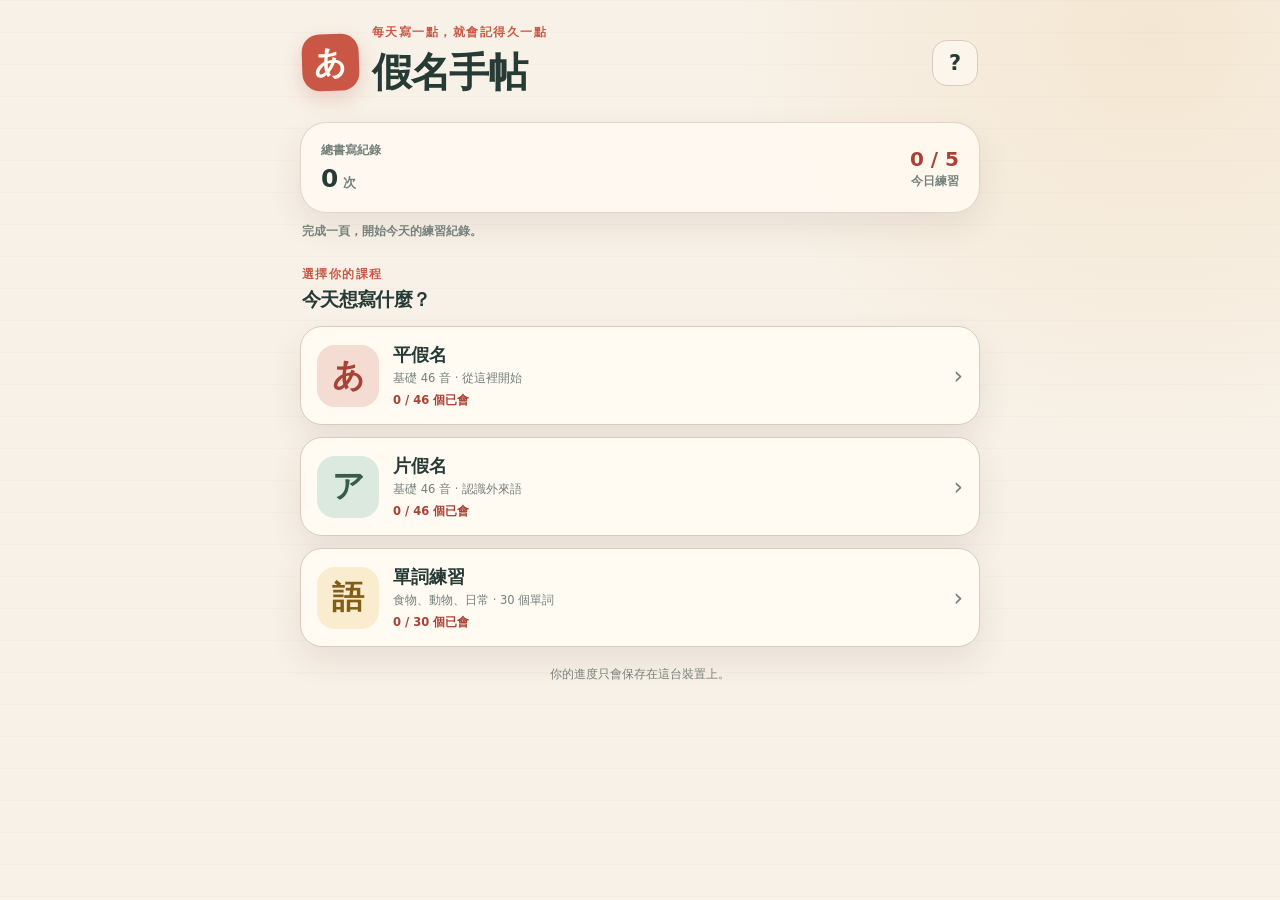
==== index.html @ 966f3260 "Add katakana and themed word handwriting courses" ====
<!doctype html>
<html lang="zh-Hant">
  <head>
    <meta charset="UTF-8" />
    <meta name="viewport" content="width=device-width, initial-scale=1, viewport-fit=cover" />
    <meta name="theme-color" content="#f8f1e7" />
    <meta name="description" content="平假名、片假名與主題單詞的手機手寫練習簿" />
    <meta name="apple-mobile-web-app-capable" content="yes" />
    <meta name="apple-mobile-web-app-status-bar-style" content="default" />
    <meta name="apple-mobile-web-app-title" content="假名手帖" />
    <link rel="manifest" href="manifest.webmanifest" />
    <link rel="icon" href="icons/icon.svg" type="image/svg+xml" />
    <link rel="apple-touch-icon" href="icons/icon.svg" />
    <link rel="stylesheet" href="styles.css?v=2" />
    <title>假名手帖</title>
  </head>
  <body>
    <main id="app" class="app-shell">
      <section id="home-view" class="view" aria-labelledby="home-title">
        <header class="hero">
          <div class="hero__mark" aria-hidden="true">あ</div>
          <div>
            <p class="eyebrow">每天寫一點，就會記得久一點</p>
            <h1 id="home-title">假名手帖</h1>
          </div>
          <button id="help-button" class="icon-button" type="button" aria-label="安裝與使用說明">?</button>
        </header>

        <section class="progress-card" aria-label="學習進度">
          <div class="progress-card__copy">
            <span class="progress-card__label">總書寫紀錄</span>
            <strong><span id="total-written">0</span><small> 次</small></strong>
          </div>
          <div class="daily-goal"><strong id="daily-count">0 / 5</strong><span>今日練習</span></div>
        </section>
        <p id="streak-note" class="streak-note">完成一頁，開始今天的練習紀錄。</p>

        <div class="section-heading">
          <div>
            <p class="eyebrow">選擇你的課程</p>
            <h2>今天想寫什麼？</h2>
          </div>
        </div>
        <div id="course-list" class="course-list"></div>
        <p class="privacy-note">你的進度只會保存在這台裝置上。</p>
      </section>

      <section id="catalog-view" class="view" hidden aria-labelledby="catalog-title">
        <header class="practice-nav">
          <button id="catalog-back" class="icon-button" type="button" aria-label="返回首頁">←</button>
          <div><span id="catalog-nav-title" class="practice-nav__mode">選擇練習</span></div>
          <span aria-hidden="true"></span>
        </header>
        <p id="catalog-eyebrow" class="eyebrow">課程</p>
        <h1 id="catalog-title" class="catalog-title">選一行開始</h1>
        <p id="catalog-description" class="catalog-description"></p>
        <div class="catalog-progress"><span id="catalog-progress-text">0 / 46 個已會</span><span id="catalog-written-text">已寫 0 次</span></div>
        <div class="catalog-progress-bar"><span id="catalog-progress-fill"></span></div>
        <button id="random-practice" class="primary-action" type="button">
          <span class="primary-action__icon" aria-hidden="true">↝</span>
          <span><strong>隨機複習</strong><small>優先練習還不熟的內容</small></span>
          <span aria-hidden="true">›</span>
        </button>
        <div class="section-heading"><div><p class="eyebrow">課程內容</p><h2 id="catalog-section-title">選一行開始練習</h2></div></div>
        <div id="row-list" class="row-list"></div>
      </section>

      <section id="practice-view" class="view" hidden aria-labelledby="practice-kana">
        <header class="practice-nav">
          <button id="back-button" class="icon-button" type="button" aria-label="返回課程">←</button>
          <div>
            <span id="mode-label" class="practice-nav__mode">あ行練習</span>
            <span id="position-label" class="practice-nav__position">1 / 5</span>
          </div>
          <button id="reset-page-top" class="text-button" type="button">全部清除</button>
        </header>

        <section class="kana-focus">
          <div>
            <p id="focus-eyebrow" class="eyebrow">今天練這個字</p>
            <div class="kana-focus__title">
              <h1 id="practice-kana">あ</h1>
              <div>
                <span id="practice-romaji" class="romaji">a</span>
                <span id="practice-meaning" class="practice-meaning" hidden></span>
                <span id="practice-count" class="practice-count">已寫 0 次</span>
              </div>
            </div>
          </div>
          <button id="speak-button" class="speak-button" type="button" aria-label="播放讀音">
            <span aria-hidden="true">♪</span>
            <small>聽讀音</small>
          </button>
        </section>

        <section class="status-panel" aria-labelledby="status-title">
          <span id="status-title">這個字目前：</span>
          <div class="segmented-control">
            <button id="mark-review" type="button" data-status="review">再練一下</button>
            <button id="mark-mastered" type="button" data-status="mastered">我會了</button>
          </div>
        </section>

        <section class="worksheet" aria-labelledby="worksheet-title">
          <div class="worksheet__heading">
            <div>
              <p class="eyebrow">手寫練習簿</p>
              <h2 id="worksheet-title">先描 3 次，再自己寫 5 次</h2>
            </div>
            <span id="filled-count" class="filled-count">0 / 8 格</span>
          </div>
          <div id="practice-grid" class="practice-grid"></div>
        </section>

        <section id="completion-panel" class="completion-panel" aria-live="polite">
          <div>
            <strong id="completion-title">寫滿 8 格就完成這次練習</strong>
            <p id="completion-copy">每一格至少寫一筆，完成按鈕就會亮起。</p>
          </div>
          <button id="complete-button" class="complete-button" type="button" disabled>完成練習</button>
        </section>

        <section id="next-actions" class="next-actions" hidden>
          <button id="repeat-button" class="secondary-action" type="button">再寫一遍</button>
          <button id="next-button" class="primary-action primary-action--compact" type="button">下一個 <span aria-hidden="true">›</span></button>
        </section>
      </section>
    </main>

    <dialog id="help-dialog" class="help-dialog">
      <form method="dialog">
        <button class="dialog-close" value="close" aria-label="關閉說明">×</button>
        <p class="eyebrow">放進手機主畫面</p>
        <h2>像 App 一樣使用</h2>
        <div class="help-step">
          <span>iPhone</span>
          <p>在 Safari 點「分享」，再選「加入主畫面」。</p>
        </div>
        <div class="help-step">
          <span>Android</span>
          <p>在 Chrome 選單點「安裝應用程式」或「加到主畫面」。</p>
        </div>
        <p class="dialog-note">安裝後，沒有網路也能繼續練習。</p>
        <button id="install-button" class="primary-action primary-action--dialog" type="button" hidden>安裝到這台裝置</button>
      </form>
    </dialog>

    <div id="toast" class="toast" role="status" aria-live="polite"></div>
    <noscript>這個工具需要啟用 JavaScript 才能使用。</noscript>
    <script src="app.js?v=2" defer></script>
  </body>
</html>
---- styles.css ----
:root {
  color-scheme: light;
  --paper: #f8f1e7;
  --paper-deep: #efe2d3;
  --card: #fffaf2;
  --ink: #263a36;
  --muted: #75817c;
  --line: #dbcbbc;
  --accent: #ca5745;
  --accent-dark: #a94135;
  --accent-soft: #f5dcd3;
  --sage: #6e8e7b;
  --sage-soft: #dce9df;
  --gold: #d89d3a;
  --shadow: 0 14px 34px rgba(65, 45, 30, 0.09);
  --radius-lg: 26px;
  --radius-md: 18px;
  font-family: Inter, ui-rounded, "SF Pro Rounded", "Noto Sans TC", "PingFang TC", system-ui, sans-serif;
}

* {
  box-sizing: border-box;
}

html {
  min-height: 100%;
  background: var(--paper);
}

body {
  min-width: 0;
  min-height: 100vh;
  margin: 0;
  color: var(--ink);
  background:
    radial-gradient(circle at 90% 4%, rgba(216, 157, 58, 0.12), transparent 26rem),
    linear-gradient(rgba(120, 85, 55, 0.025) 1px, transparent 1px),
    var(--paper);
  background-size: auto, 100% 32px, auto;
  -webkit-font-smoothing: antialiased;
}

button,
canvas {
  -webkit-tap-highlight-color: transparent;
}

button {
  font: inherit;
}

button:focus-visible {
  outline: 3px solid rgba(202, 87, 69, 0.35);
  outline-offset: 3px;
}

.app-shell {
  width: min(100%, 740px);
  min-height: 100vh;
  margin: 0 auto;
  padding: max(22px, env(safe-area-inset-top)) 18px max(40px, env(safe-area-inset-bottom));
}

.view[hidden] {
  display: none;
}

h1,
h2,
p {
  margin: 0;
}

h1,
h2 {
  letter-spacing: -0.035em;
}

.eyebrow {
  margin-bottom: 5px;
  color: var(--accent);
  font-size: 0.72rem;
  font-weight: 800;
  letter-spacing: 0.13em;
  text-transform: uppercase;
}

.hero {
  display: grid;
  grid-template-columns: auto 1fr auto;
  gap: 13px;
  align-items: center;
  margin: 3px 2px 22px;
}

.hero h1 {
  font-size: clamp(1.8rem, 8vw, 2.5rem);
}

.hero__mark {
  display: grid;
  width: 57px;
  height: 57px;
  place-items: center;
  border-radius: 18px;
  color: var(--card);
  background: var(--accent);
  box-shadow: 0 8px 20px rgba(169, 65, 53, 0.2);
  font-family: "Yu Mincho", "Hiragino Mincho ProN", serif;
  font-size: 2rem;
  font-weight: 700;
  transform: rotate(-2deg);
}

.icon-button,
.text-button {
  min-width: 46px;
  min-height: 46px;
  border: 1px solid var(--line);
  border-radius: 15px;
  color: var(--ink);
  background: rgba(255, 250, 242, 0.7);
  cursor: pointer;
}

.icon-button {
  font-size: 1.3rem;
  font-weight: 700;
}

.text-button {
  padding: 0 12px;
  font-size: 0.8rem;
  font-weight: 750;
}

.progress-card {
  display: flex;
  align-items: center;
  justify-content: space-between;
  margin-bottom: 14px;
  padding: 19px 20px;
  border: 1px solid rgba(219, 203, 188, 0.8);
  border-radius: var(--radius-lg);
  background: rgba(255, 250, 242, 0.86);
  box-shadow: var(--shadow);
}

.progress-card__copy {
  display: grid;
  gap: 5px;
}

.progress-card__label {
  color: var(--muted);
  font-size: 0.78rem;
  font-weight: 700;
}

.progress-card strong {
  font-size: 1.55rem;
}

.progress-card small {
  color: var(--muted);
  font-size: 0.8rem;
  font-weight: 600;
}

.daily-goal {
  display: grid;
  gap: 3px;
  text-align: right;
}

.daily-goal strong {
  color: var(--accent-dark);
  font-size: 1.25rem;
}

.daily-goal span,
.streak-note {
  color: var(--muted);
  font-size: 0.72rem;
  font-weight: 700;
}

.streak-note {
  margin: -3px 2px 0;
}

.course-list {
  display: grid;
  gap: 12px;
}

.course-card {
  display: grid;
  width: 100%;
  grid-template-columns: 62px 1fr auto;
  gap: 14px;
  align-items: center;
  padding: 16px;
  border: 1px solid var(--line);
  border-radius: 22px;
  color: var(--ink);
  text-align: left;
  background: var(--card);
  box-shadow: var(--shadow);
  cursor: pointer;
}

.course-card__icon {
  display: grid;
  width: 62px;
  height: 62px;
  place-items: center;
  border-radius: 18px;
  color: var(--accent-dark);
  background: var(--accent-soft);
  font-family: "Yu Mincho", "Hiragino Mincho ProN", serif;
  font-size: 2rem;
  font-weight: 700;
}

.course-card:nth-child(2) .course-card__icon {
  color: #385c47;
  background: var(--sage-soft);
}

.course-card:nth-child(3) .course-card__icon {
  color: #835d18;
  background: #faedcf;
}

.course-card__copy {
  display: grid;
  gap: 4px;
}

.course-card__copy strong {
  font-size: 1.13rem;
}

.course-card__copy small,
.course-card__progress {
  color: var(--muted);
  font-size: 0.72rem;
}

.course-card__progress {
  margin-top: 3px;
  color: var(--accent-dark);
  font-weight: 800;
}

.course-card__arrow {
  color: var(--muted);
  font-size: 1.5rem;
}

.catalog-title {
  font-size: 2rem;
}

.catalog-description {
  margin: 5px 0 18px;
  color: var(--muted);
  font-size: 0.82rem;
  line-height: 1.5;
}

.catalog-progress {
  display: flex;
  justify-content: space-between;
  color: var(--muted);
  font-size: 0.73rem;
  font-weight: 750;
}

.catalog-progress-bar {
  height: 8px;
  overflow: hidden;
  margin: 9px 0 20px;
  border-radius: 99px;
  background: var(--paper-deep);
}

.catalog-progress-bar span {
  display: block;
  height: 100%;
  border-radius: inherit;
  background: var(--sage);
}

.word-group {
  padding: 15px;
  border: 1px solid var(--line);
  border-radius: 21px;
  background: var(--card);
}

.word-group h3 {
  margin: 0 0 11px;
  font-size: 1rem;
}

.word-list {
  display: grid;
  grid-template-columns: repeat(2, minmax(0, 1fr));
  gap: 8px;
}

.word-button {
  display: grid;
  gap: 3px;
  min-width: 0;
  min-height: 82px;
  padding: 10px;
  border: 1px solid transparent;
  border-radius: 13px;
  color: var(--ink);
  text-align: left;
  background: var(--paper);
  cursor: pointer;
}

.word-button[data-status="mastered"] {
  border-color: #b9d1c1;
  background: var(--sage-soft);
}

.word-button[data-status="review"] {
  border-color: #e8cc91;
  background: #faedcf;
}

.word-button__main {
  font-size: 1.05rem;
  font-weight: 800;
}

.word-button__meaning,
.word-button__count {
  overflow: hidden;
  color: var(--muted);
  font-size: 0.67rem;
  text-overflow: ellipsis;
  white-space: nowrap;
}

.word-button__count {
  color: var(--accent-dark);
  font-weight: 800;
}

.progress-ring {
  --progress: 0deg;
  display: grid;
  width: 64px;
  height: 64px;
  place-items: center;
  border-radius: 50%;
  background: conic-gradient(var(--sage) var(--progress), var(--paper-deep) 0);
  position: relative;
}

.progress-ring::after {
  content: "";
  position: absolute;
  width: 48px;
  height: 48px;
  border-radius: 50%;
  background: var(--card);
}

.progress-ring span {
  z-index: 1;
  font-size: 0.72rem;
  font-weight: 800;
}

.primary-action,
.secondary-action,
.complete-button {
  min-height: 58px;
  border: 0;
  border-radius: var(--radius-md);
  cursor: pointer;
  font-weight: 800;
}

.primary-action {
  display: grid;
  width: 100%;
  grid-template-columns: auto 1fr auto;
  gap: 13px;
  align-items: center;
  padding: 13px 17px;
  color: #fff;
  text-align: left;
  background: var(--ink);
  box-shadow: 0 10px 24px rgba(38, 58, 54, 0.18);
}

.primary-action strong,
.primary-action small {
  display: block;
}

.primary-action small {
  margin-top: 3px;
  color: rgba(255, 255, 255, 0.68);
  font-size: 0.72rem;
  font-weight: 550;
}

.primary-action__icon {
  display: grid;
  width: 34px;
  height: 34px;
  place-items: center;
  border-radius: 11px;
  color: var(--ink);
  background: var(--paper);
  font-size: 1.3rem;
}

.section-heading {
  display: flex;
  gap: 14px;
  align-items: end;
  justify-content: space-between;
  margin: 28px 2px 13px;
}

.section-heading h2,
.worksheet__heading h2 {
  font-size: 1.2rem;
}

.legend {
  display: flex;
  gap: 9px;
  padding-bottom: 2px;
  color: var(--muted);
  font-size: 0.68rem;
  font-weight: 700;
}

.legend span {
  display: flex;
  gap: 4px;
  align-items: center;
}

.dot {
  display: inline-block;
  width: 7px;
  height: 7px;
  border-radius: 50%;
  background: var(--line);
}

.dot--mastered {
  background: var(--sage);
}

.dot--review {
  background: var(--gold);
}

.row-list {
  display: grid;
  gap: 11px;
}

.kana-row {
  display: grid;
  grid-template-columns: 58px 1fr;
  gap: 11px;
  align-items: center;
  padding: 12px;
  border: 1px solid rgba(219, 203, 188, 0.85);
  border-radius: 21px;
  background: rgba(255, 250, 242, 0.78);
}

.kana-row__title {
  align-self: stretch;
  display: grid;
  place-content: center;
  border-right: 1px solid var(--line);
  color: var(--muted);
  text-align: center;
  font-size: 0.74rem;
  font-weight: 800;
}

.kana-row__title strong {
  display: block;
  margin-bottom: 3px;
  color: var(--ink);
  font-family: "Yu Mincho", "Hiragino Mincho ProN", serif;
  font-size: 1.25rem;
}

.kana-row__characters {
  display: grid;
  grid-template-columns: repeat(5, minmax(43px, 1fr));
  gap: 7px;
}

.kana-button {
  position: relative;
  display: grid;
  min-width: 0;
  min-height: 49px;
  place-items: center;
  border: 1px solid transparent;
  border-radius: 14px;
  color: var(--ink);
  background: var(--paper);
  cursor: pointer;
  font-family: "Yu Mincho", "Hiragino Mincho ProN", serif;
  font-size: 1.35rem;
  font-weight: 650;
}

.kana-button[data-status="mastered"] {
  border-color: #b9d1c1;
  background: var(--sage-soft);
}

.kana-button[data-status="review"] {
  border-color: #e8cc91;
  background: #faedcf;
}

.kana-button[data-status]::after {
  content: "";
  position: absolute;
  top: 5px;
  right: 5px;
  width: 6px;
  height: 6px;
  border-radius: 50%;
  background: var(--sage);
}

.kana-button[data-status="review"]::after {
  background: var(--gold);
}

.kana-row--short .kana-row__characters {
  grid-template-columns: repeat(5, minmax(43px, 1fr));
}

.privacy-note {
  margin: 20px 0 0;
  color: var(--muted);
  text-align: center;
  font-size: 0.72rem;
}

.practice-nav {
  position: sticky;
  z-index: 10;
  top: 0;
  display: grid;
  grid-template-columns: auto 1fr auto;
  gap: 12px;
  align-items: center;
  margin: calc(-1 * max(22px, env(safe-area-inset-top))) -18px 18px;
  padding: max(14px, env(safe-area-inset-top)) 18px 12px;
  border-bottom: 1px solid rgba(219, 203, 188, 0.7);
  background: rgba(248, 241, 231, 0.92);
  backdrop-filter: blur(14px);
}

.practice-nav > div {
  display: grid;
  text-align: center;
}

.practice-nav__mode {
  font-size: 0.82rem;
  font-weight: 800;
}

.practice-nav__position {
  color: var(--muted);
  font-size: 0.68rem;
}

.kana-focus {
  display: flex;
  align-items: center;
  justify-content: space-between;
  margin: 9px 3px 17px;
}

.kana-focus__title {
  display: flex;
  gap: 18px;
  align-items: center;
}

.kana-focus h1 {
  font-family: "Yu Mincho", "Hiragino Mincho ProN", serif;
  font-size: clamp(5rem, 25vw, 8rem);
  font-weight: 600;
  line-height: 0.95;
}

.kana-focus__title > div {
  display: grid;
  gap: 5px;
}

.romaji {
  color: var(--accent);
  font-family: Georgia, serif;
  font-size: 1.6rem;
  font-style: italic;
  font-weight: 700;
}

.practice-count {
  color: var(--muted);
  font-size: 0.74rem;
  font-weight: 650;
}

.practice-meaning {
  color: var(--ink);
  font-size: 0.85rem;
  font-weight: 800;
}

.practice-view--word .kana-focus__title {
  gap: 10px;
  align-items: flex-start;
  flex-direction: column;
}

.practice-view--word .kana-focus__title > div {
  gap: 2px;
}

.practice-view--word .kana-focus h1 {
  font-size: clamp(2rem, 9vw, 3.5rem);
  line-height: 1.15;
  overflow-wrap: anywhere;
}

.practice-view--word .kana-focus {
  gap: 8px;
  align-items: flex-end;
}

.practice-view--word .romaji {
  font-size: 1.2rem;
}

.speak-button {
  display: grid;
  width: 67px;
  height: 67px;
  place-items: center;
  border: 0;
  border-radius: 50%;
  color: #fff;
  background: var(--accent);
  box-shadow: 0 9px 20px rgba(169, 65, 53, 0.22);
  cursor: pointer;
}

.speak-button span {
  font-size: 1.35rem;
  line-height: 1;
}

.speak-button small {
  font-size: 0.64rem;
  font-weight: 750;
}

.status-panel {
  display: flex;
  gap: 12px;
  align-items: center;
  justify-content: space-between;
  margin-bottom: 23px;
  padding: 9px 9px 9px 14px;
  border-radius: 16px;
  background: rgba(239, 226, 211, 0.7);
  font-size: 0.75rem;
  font-weight: 700;
}

.segmented-control {
  display: flex;
  gap: 5px;
}

.segmented-control button {
  min-height: 38px;
  padding: 0 12px;
  border: 1px solid transparent;
  border-radius: 11px;
  color: var(--muted);
  background: transparent;
  cursor: pointer;
  font-size: 0.72rem;
  font-weight: 800;
}

.segmented-control button[aria-pressed="true"][data-status="mastered"] {
  color: #385c47;
  border-color: #b7cfbd;
  background: var(--sage-soft);
}

.segmented-control button[aria-pressed="true"][data-status="review"] {
  color: #835d18;
  border-color: #e2c47f;
  background: #faedcf;
}

.worksheet__heading {
  display: flex;
  gap: 12px;
  align-items: end;
  justify-content: space-between;
  margin: 0 2px 12px;
}

.filled-count {
  flex: none;
  padding: 6px 9px;
  border-radius: 999px;
  color: var(--accent-dark);
  background: var(--accent-soft);
  font-size: 0.7rem;
  font-weight: 800;
}

.practice-grid {
  display: grid;
  grid-template-columns: repeat(2, minmax(0, 1fr));
  gap: 12px;
}

.practice-cell {
  overflow: hidden;
  border: 1px solid var(--line);
  border-radius: 18px;
  background: var(--card);
  box-shadow: 0 5px 15px rgba(70, 50, 35, 0.05);
}

.practice-cell__label {
  display: flex;
  align-items: center;
  justify-content: space-between;
  height: 32px;
  padding: 0 10px;
  color: var(--muted);
  font-size: 0.64rem;
  font-weight: 800;
}

.practice-cell__label span:last-child {
  color: var(--accent);
}

.writing-square {
  position: relative;
  width: 100%;
  aspect-ratio: 1;
  background:
    linear-gradient(to right, transparent calc(50% - 0.5px), rgba(202, 87, 69, 0.22) 50%, transparent calc(50% + 0.5px)),
    linear-gradient(to bottom, transparent calc(50% - 0.5px), rgba(202, 87, 69, 0.22) 50%, transparent calc(50% + 0.5px));
}

.writing-square::before,
.writing-square::after {
  content: "";
  position: absolute;
  z-index: 0;
  pointer-events: none;
}

.writing-square::before {
  inset: 9%;
  border: 1px dashed rgba(202, 87, 69, 0.14);
}

.writing-square::after {
  inset: 0;
  border-top: 1px solid rgba(219, 203, 188, 0.8);
}

.trace-character {
  position: absolute;
  z-index: 1;
  inset: 0;
  display: grid;
  place-items: center;
  color: rgba(38, 58, 54, 0.16);
  pointer-events: none;
  font-family: "Yu Mincho", "Hiragino Mincho ProN", serif;
  font-size: clamp(5rem, 29vw, 8.7rem);
  font-weight: 600;
  line-height: 1;
  transform: translateY(-2%);
}

.practice-grid--words {
  grid-template-columns: 1fr;
}

.writing-square--word {
  aspect-ratio: 2.4;
}

.writing-square--word .trace-character {
  font-size: clamp(2.5rem, 12vw, 4.8rem);
  white-space: nowrap;
}

.writing-canvas {
  position: absolute;
  z-index: 2;
  inset: 0;
  width: 100%;
  height: 100%;
  cursor: crosshair;
  touch-action: none;
}

.cell-tools {
  display: grid;
  grid-template-columns: 1fr 1fr;
  gap: 1px;
  border-top: 1px solid var(--line);
  background: var(--line);
}

.cell-tools button {
  min-height: 40px;
  border: 0;
  color: var(--muted);
  background: var(--card);
  cursor: pointer;
  font-size: 0.7rem;
  font-weight: 750;
}

.cell-tools button:disabled {
  opacity: 0.4;
  cursor: default;
}

.completion-panel {
  display: grid;
  gap: 13px;
  margin-top: 18px;
  padding: 17px;
  border: 1px solid var(--line);
  border-radius: 20px;
  background: rgba(255, 250, 242, 0.8);
}

.completion-panel strong {
  font-size: 0.9rem;
}

.completion-panel p {
  margin-top: 4px;
  color: var(--muted);
  font-size: 0.73rem;
  line-height: 1.55;
}

.complete-button {
  color: #fff;
  background: var(--accent);
}

.complete-button:disabled {
  color: #9a948b;
  background: var(--paper-deep);
  cursor: not-allowed;
}

.completion-panel--done {
  border-color: #b7cfbd;
  background: var(--sage-soft);
}

.next-actions {
  display: grid;
  grid-template-columns: 1fr 1.3fr;
  gap: 10px;
  margin: 12px 0 28px;
}

.next-actions[hidden] {
  display: none;
}

.secondary-action {
  border: 1px solid var(--line);
  color: var(--ink);
  background: var(--card);
}

.primary-action--compact {
  display: flex;
  justify-content: space-between;
}

.help-dialog {
  width: min(calc(100% - 32px), 440px);
  padding: 0;
  border: 0;
  border-radius: 25px;
  color: var(--ink);
  background: var(--card);
  box-shadow: 0 24px 70px rgba(38, 35, 30, 0.25);
}

.help-dialog::backdrop {
  background: rgba(30, 36, 34, 0.42);
  backdrop-filter: blur(3px);
}

.help-dialog form {
  position: relative;
  padding: 27px;
}

.help-dialog h2 {
  margin-bottom: 21px;
  font-size: 1.5rem;
}

.dialog-close {
  position: absolute;
  top: 16px;
  right: 16px;
  width: 42px;
  height: 42px;
  border: 0;
  border-radius: 14px;
  color: var(--muted);
  background: var(--paper);
  cursor: pointer;
  font-size: 1.4rem;
}

.help-step {
  display: grid;
  grid-template-columns: 70px 1fr;
  gap: 12px;
  margin-top: 11px;
  padding: 13px;
  border-radius: 14px;
  background: var(--paper);
}

.help-step span {
  color: var(--accent);
  font-weight: 850;
}

.help-step p,
.dialog-note {
  color: var(--muted);
  font-size: 0.78rem;
  line-height: 1.55;
}

.dialog-note {
  margin: 17px 2px 0;
}

.primary-action--dialog {
  display: block;
  margin-top: 16px;
  text-align: center;
}

.toast {
  position: fixed;
  z-index: 100;
  left: 50%;
  bottom: max(22px, env(safe-area-inset-bottom));
  max-width: calc(100% - 34px);
  padding: 11px 16px;
  border-radius: 999px;
  color: #fff;
  background: rgba(38, 58, 54, 0.95);
  box-shadow: 0 8px 24px rgba(20, 25, 23, 0.2);
  font-size: 0.76rem;
  font-weight: 700;
  opacity: 0;
  pointer-events: none;
  transform: translate(-50%, 16px);
  transition: 180ms ease;
}

.toast--show {
  opacity: 1;
  transform: translate(-50%, 0);
}

@media (min-width: 600px) {
  .app-shell {
    padding-inline: 30px;
  }

  .practice-nav {
    margin-inline: -30px;
    padding-inline: 30px;
  }

  .practice-grid {
    grid-template-columns: repeat(4, 1fr);
  }

  .trace-character {
    font-size: 7rem;
  }

  .practice-grid--words {
    grid-template-columns: repeat(2, minmax(0, 1fr));
  }

  .completion-panel {
    grid-template-columns: 1fr 180px;
    align-items: center;
  }
}

@media (max-width: 380px) {
  .app-shell {
    padding-inline: 12px;
  }

  .kana-row {
    grid-template-columns: 48px 1fr;
    gap: 7px;
    padding: 9px;
  }

  .kana-row__characters {
    gap: 4px;
  }

  .kana-button {
    min-height: 44px;
    font-size: 1.18rem;
  }

  .status-panel {
    align-items: stretch;
    flex-direction: column;
  }

  .segmented-control button {
    flex: 1;
  }

  .practice-nav {
    margin-inline: -12px;
    padding-inline: 12px;
  }
}

@media (prefers-reduced-motion: reduce) {
  *,
  *::before,
  *::after {
    scroll-behavior: auto !important;
    transition-duration: 0.01ms !important;
  }
}
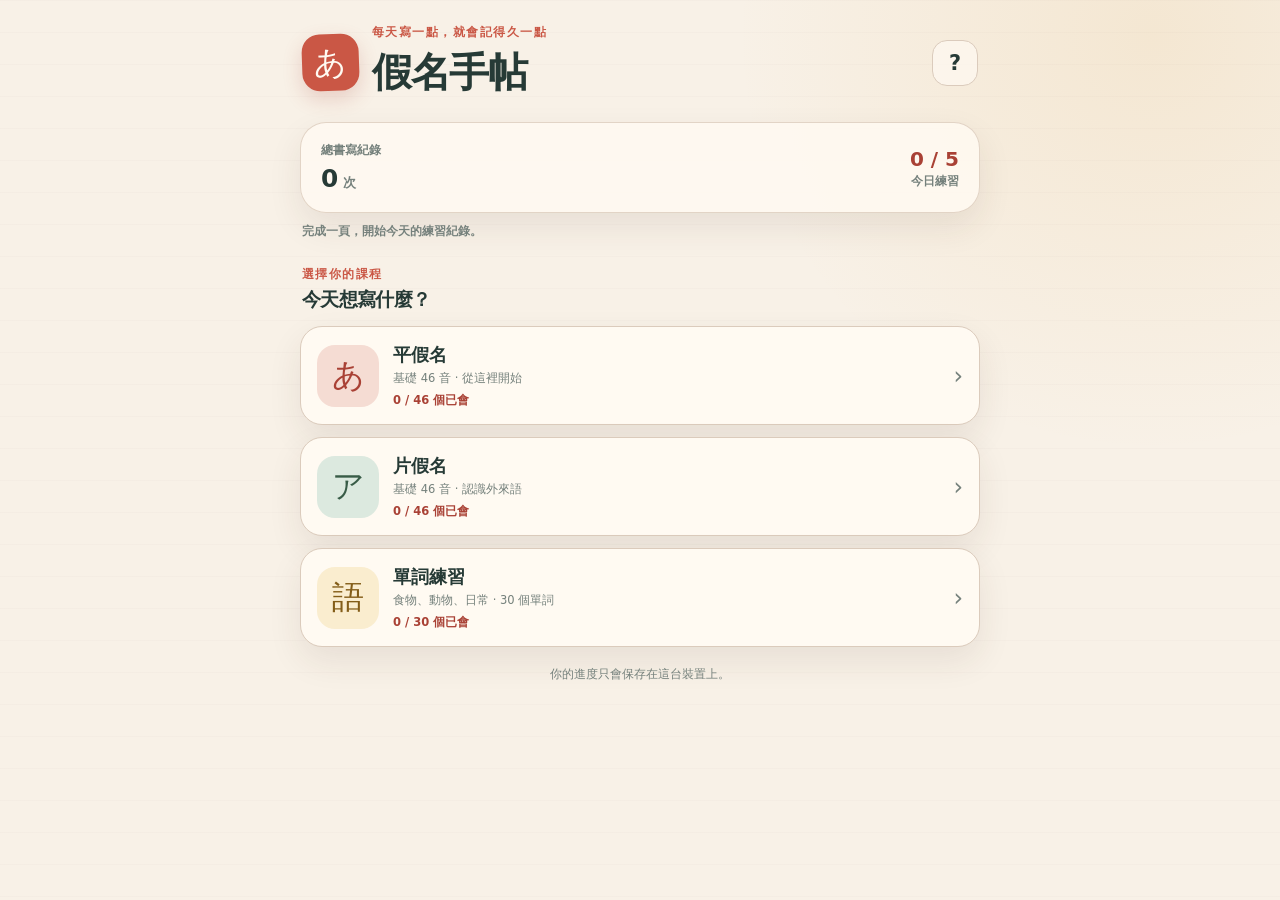
==== commit a2014ecc: "Use lighter Japanese font for kana" ====
--- a/index.html
+++ b/index.html
@@ -11,7 +11,7 @@
     <link rel="manifest" href="manifest.webmanifest" />
     <link rel="icon" href="icons/icon.svg" type="image/svg+xml" />
     <link rel="apple-touch-icon" href="icons/icon.svg" />
-    <link rel="stylesheet" href="styles.css?v=2" />
+    <link rel="stylesheet" href="styles.css?v=6" />
     <title>假名手帖</title>
   </head>
   <body>
@@ -93,14 +93,6 @@
           </button>
         </section>
 
-        <section class="status-panel" aria-labelledby="status-title">
-          <span id="status-title">這個字目前：</span>
-          <div class="segmented-control">
-            <button id="mark-review" type="button" data-status="review">再練一下</button>
-            <button id="mark-mastered" type="button" data-status="mastered">我會了</button>
-          </div>
-        </section>
-
         <section class="worksheet" aria-labelledby="worksheet-title">
           <div class="worksheet__heading">
             <div>
@@ -114,10 +106,18 @@
 
         <section id="completion-panel" class="completion-panel" aria-live="polite">
           <div>
-            <strong id="completion-title">寫滿 8 格就完成這次練習</strong>
-            <p id="completion-copy">每一格至少寫一筆，完成按鈕就會亮起。</p>
+            <strong id="completion-title">寫完這一格，再換下一格</strong>
+            <p id="completion-copy">寫好後可以先復原或清除，再按下一格。</p>
           </div>
-          <button id="complete-button" class="complete-button" type="button" disabled>完成練習</button>
+          <div class="cell-navigation">
+            <button id="previous-cell" class="secondary-action" type="button" disabled>上一格</button>
+            <button id="complete-button" class="complete-button" type="button" disabled>下一格</button>
+          </div>
+        </section>
+
+        <section id="review-actions" class="review-actions" aria-label="練習狀態" hidden>
+          <button id="mark-review" type="button" data-status="review">再練一下</button>
+          <button id="mark-mastered" type="button" data-status="mastered">我會了</button>
         </section>
 
         <section id="next-actions" class="next-actions" hidden>
@@ -147,6 +147,6 @@
 
     <div id="toast" class="toast" role="status" aria-live="polite"></div>
     <noscript>這個工具需要啟用 JavaScript 才能使用。</noscript>
-    <script src="app.js?v=2" defer></script>
+    <script src="app.js?v=5" defer></script>
   </body>
 </html>
--- a/styles.css
+++ b/styles.css
@@ -15,6 +15,7 @@
   --shadow: 0 14px 34px rgba(65, 45, 30, 0.09);
   --radius-lg: 26px;
   --radius-md: 18px;
+  --kana-font: "Noto Sans JP", "Hiragino Kaku Gothic ProN", "Yu Gothic", "Meiryo", sans-serif;
   font-family: Inter, ui-rounded, "SF Pro Rounded", "Noto Sans TC", "PingFang TC", system-ui, sans-serif;
 }
 
@@ -106,9 +107,9 @@
   color: var(--card);
   background: var(--accent);
   box-shadow: 0 8px 20px rgba(169, 65, 53, 0.2);
-  font-family: "Yu Mincho", "Hiragino Mincho ProN", serif;
+  font-family: var(--kana-font);
   font-size: 2rem;
-  font-weight: 700;
+  font-weight: 400;
   transform: rotate(-2deg);
 }
 
@@ -218,9 +219,9 @@
   border-radius: 18px;
   color: var(--accent-dark);
   background: var(--accent-soft);
-  font-family: "Yu Mincho", "Hiragino Mincho ProN", serif;
+  font-family: var(--kana-font);
   font-size: 2rem;
-  font-weight: 700;
+  font-weight: 400;
 }
 
 .course-card:nth-child(2) .course-card__icon {
@@ -501,13 +502,14 @@
   display: block;
   margin-bottom: 3px;
   color: var(--ink);
-  font-family: "Yu Mincho", "Hiragino Mincho ProN", serif;
+  font-family: var(--kana-font);
   font-size: 1.25rem;
+  font-weight: 400;
 }
 
 .kana-row__characters {
   display: grid;
-  grid-template-columns: repeat(5, minmax(43px, 1fr));
+  grid-template-columns: repeat(5, minmax(0, 1fr));
   gap: 7px;
 }
 
@@ -515,16 +517,26 @@
   position: relative;
   display: grid;
   min-width: 0;
-  min-height: 49px;
-  place-items: center;
+  min-height: 57px;
+  align-content: center;
+  justify-items: center;
+  gap: 1px;
   border: 1px solid transparent;
   border-radius: 14px;
   color: var(--ink);
   background: var(--paper);
   cursor: pointer;
-  font-family: "Yu Mincho", "Hiragino Mincho ProN", serif;
-  font-size: 1.35rem;
-  font-weight: 650;
+  font-family: var(--kana-font);
+  font-size: 1.45rem;
+  font-weight: 400;
+}
+
+.kana-button__romaji {
+  color: var(--muted);
+  font-family: system-ui, sans-serif;
+  font-size: 0.75rem;
+  font-weight: 400;
+  line-height: 1;
 }
 
 .kana-button[data-status="mastered"] {
@@ -553,7 +565,7 @@
 }
 
 .kana-row--short .kana-row__characters {
-  grid-template-columns: repeat(5, minmax(43px, 1fr));
+  grid-template-columns: repeat(5, minmax(0, 1fr));
 }
 
 .privacy-note {
@@ -607,9 +619,9 @@
 }
 
 .kana-focus h1 {
-  font-family: "Yu Mincho", "Hiragino Mincho ProN", serif;
+  font-family: var(--kana-font);
   font-size: clamp(5rem, 25vw, 8rem);
-  font-weight: 600;
+  font-weight: 400;
   line-height: 0.95;
 }
 
@@ -686,26 +698,22 @@
   font-weight: 750;
 }
 
-.status-panel {
+.review-actions {
   display: flex;
-  gap: 12px;
-  align-items: center;
-  justify-content: space-between;
-  margin-bottom: 23px;
-  padding: 9px 9px 9px 14px;
+  gap: 8px;
+  margin: 16px 0;
+  padding: 9px;
   border-radius: 16px;
   background: rgba(239, 226, 211, 0.7);
-  font-size: 0.75rem;
-  font-weight: 700;
-}
-
-.segmented-control {
-  display: flex;
-  gap: 5px;
-}
-
-.segmented-control button {
-  min-height: 38px;
+}
+
+.review-actions[hidden] {
+  display: none;
+}
+
+.review-actions button {
+  flex: 1;
+  min-height: 44px;
   padding: 0 12px;
   border: 1px solid transparent;
   border-radius: 11px;
@@ -716,13 +724,13 @@
   font-weight: 800;
 }
 
-.segmented-control button[aria-pressed="true"][data-status="mastered"] {
+.review-actions button[aria-pressed="true"][data-status="mastered"] {
   color: #385c47;
   border-color: #b7cfbd;
   background: var(--sage-soft);
 }
 
-.segmented-control button[aria-pressed="true"][data-status="review"] {
+.review-actions button[aria-pressed="true"][data-status="review"] {
   color: #835d18;
   border-color: #e2c47f;
   background: #faedcf;
@@ -747,9 +755,12 @@
 }
 
 .practice-grid {
-  display: grid;
-  grid-template-columns: repeat(2, minmax(0, 1fr));
-  gap: 12px;
+  width: min(100%, 520px);
+  margin: 0 auto;
+}
+
+.practice-cell[hidden] {
+  display: none;
 }
 
 .practice-cell {
@@ -810,23 +821,19 @@
   place-items: center;
   color: rgba(38, 58, 54, 0.16);
   pointer-events: none;
-  font-family: "Yu Mincho", "Hiragino Mincho ProN", serif;
-  font-size: clamp(5rem, 29vw, 8.7rem);
-  font-weight: 600;
+  font-family: var(--kana-font);
+  font-size: clamp(9rem, 58vw, 15rem);
+  font-weight: 400;
   line-height: 1;
   transform: translateY(-2%);
 }
 
-.practice-grid--words {
-  grid-template-columns: 1fr;
-}
-
 .writing-square--word {
-  aspect-ratio: 2.4;
+  aspect-ratio: 1.65;
 }
 
 .writing-square--word .trace-character {
-  font-size: clamp(2.5rem, 12vw, 4.8rem);
+  font-size: clamp(2.8rem, 14vw, 5.4rem);
   white-space: nowrap;
 }
 
@@ -871,6 +878,22 @@
   border: 1px solid var(--line);
   border-radius: 20px;
   background: rgba(255, 250, 242, 0.8);
+}
+
+.cell-navigation {
+  display: grid;
+  grid-template-columns: 0.8fr 1.4fr;
+  gap: 9px;
+}
+
+.cell-navigation .secondary-action,
+.cell-navigation .complete-button {
+  min-height: 54px;
+}
+
+.cell-navigation .secondary-action:disabled {
+  opacity: 0.45;
+  cursor: not-allowed;
 }
 
 .completion-panel strong {
@@ -1027,20 +1050,12 @@
     padding-inline: 30px;
   }
 
-  .practice-grid {
-    grid-template-columns: repeat(4, 1fr);
-  }
-
   .trace-character {
-    font-size: 7rem;
-  }
-
-  .practice-grid--words {
-    grid-template-columns: repeat(2, minmax(0, 1fr));
+    font-size: 15rem;
   }
 
   .completion-panel {
-    grid-template-columns: 1fr 180px;
+    grid-template-columns: 1fr 240px;
     align-items: center;
   }
 }
@@ -1061,22 +1076,59 @@
   }
 
   .kana-button {
-    min-height: 44px;
+    min-height: 54px;
     font-size: 1.18rem;
-  }
-
-  .status-panel {
-    align-items: stretch;
-    flex-direction: column;
-  }
-
-  .segmented-control button {
-    flex: 1;
   }
 
   .practice-nav {
     margin-inline: -12px;
     padding-inline: 12px;
+  }
+}
+
+@media (max-width: 599px) {
+  #practice-view {
+    padding-bottom: 90px;
+  }
+
+  .kana-focus {
+    margin: 4px 3px 12px;
+  }
+
+  .kana-focus h1 {
+    font-size: clamp(3.5rem, 18vw, 4.5rem);
+  }
+
+  .practice-view--word .kana-focus h1 {
+    font-size: clamp(2rem, 9vw, 3.5rem);
+  }
+
+  .speak-button {
+    width: 56px;
+    height: 56px;
+  }
+
+  .worksheet__heading {
+    margin-bottom: 8px;
+  }
+
+  .cell-navigation {
+    position: fixed;
+    z-index: 20;
+    right: 14px;
+    bottom: max(10px, env(safe-area-inset-bottom));
+    left: 14px;
+    width: min(520px, calc(100% - 28px));
+    margin: 0 auto;
+    padding: 8px;
+    border: 1px solid var(--line);
+    border-radius: 18px;
+    background: rgba(255, 250, 242, 0.97);
+    box-shadow: 0 10px 28px rgba(38, 58, 54, 0.2);
+  }
+
+  .completion-panel--done .cell-navigation {
+    display: none;
   }
 }
 
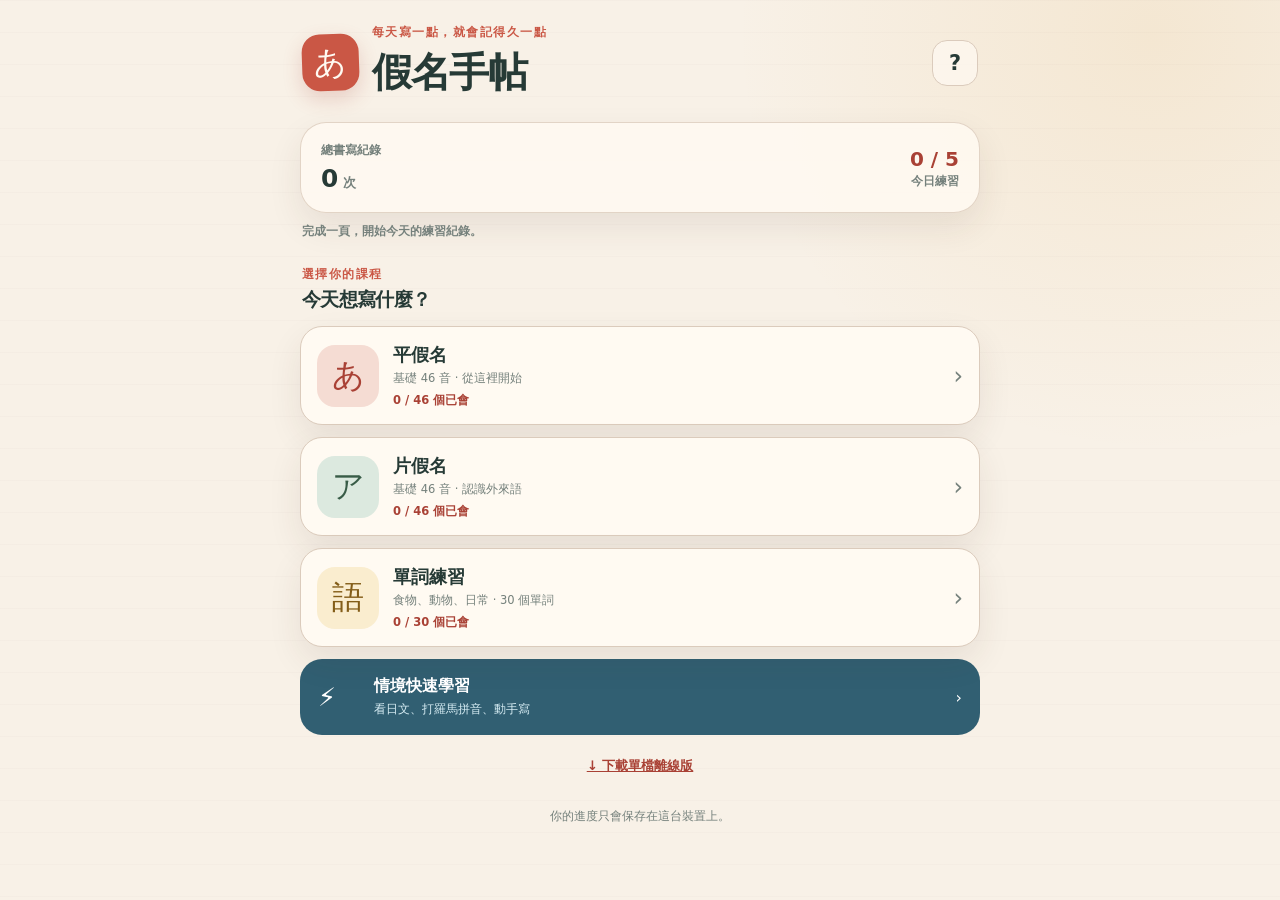
==== commit 28be7d10: "Add scenario quick learning and standalone offline edition" ====
--- a/index.html
+++ b/index.html
@@ -11,7 +11,7 @@
     <link rel="manifest" href="manifest.webmanifest" />
     <link rel="icon" href="icons/icon.svg" type="image/svg+xml" />
     <link rel="apple-touch-icon" href="icons/icon.svg" />
-    <link rel="stylesheet" href="styles.css?v=6" />
+    <link rel="stylesheet" href="styles.css?v=7" />
     <title>假名手帖</title>
   </head>
   <body>
@@ -42,7 +42,57 @@
           </div>
         </div>
         <div id="course-list" class="course-list"></div>
+        <button id="quick-open" class="quick-entry" type="button">
+          <span aria-hidden="true">⚡</span>
+          <span><strong>情境快速學習</strong><small>看日文、打羅馬拼音、動手寫</small></span>
+          <span aria-hidden="true">›</span>
+        </button>
+        <a class="offline-download" href="offline.html" download="假名手帖-離線版.html">↓ 下載單檔離線版</a>
         <p class="privacy-note">你的進度只會保存在這台裝置上。</p>
+      </section>
+
+      <section id="quick-view" class="view" hidden aria-labelledby="quick-title">
+        <header class="practice-nav">
+          <button id="quick-back" class="icon-button" type="button" aria-label="返回首頁">←</button>
+          <div><span class="practice-nav__mode">情境快速學習</span></div>
+          <span aria-hidden="true"></span>
+        </header>
+        <p class="eyebrow">選一個地方，馬上開始</p>
+        <h1 id="quick-title" class="catalog-title">今天要去哪裡？</h1>
+        <p class="catalog-description">每個情境 5 題：先輸入羅馬拼音，再親手寫一次。</p>
+        <div id="scene-list" class="scene-list"></div>
+      </section>
+
+      <section id="quick-play-view" class="view quick-play" hidden aria-labelledby="quick-word">
+        <header class="practice-nav">
+          <button id="quick-play-back" class="icon-button" type="button" aria-label="返回情境選擇">←</button>
+          <div><span id="quick-scene-name" class="practice-nav__mode">教室</span><span id="quick-position" class="practice-nav__position">1 / 5</span></div>
+          <span aria-hidden="true"></span>
+        </header>
+        <div id="quick-stage" class="quick-stage">
+          <p id="quick-scene-label" class="eyebrow">教室常用語</p>
+          <p id="quick-meaning" class="quick-meaning">老師</p>
+          <h1 id="quick-word" class="quick-word">せんせい</h1>
+          <form id="quick-type-form" class="quick-type-form">
+            <label for="quick-answer">輸入羅馬拼音</label>
+            <div class="quick-type-row"><input id="quick-answer" type="text" inputmode="latin" autocomplete="off" autocapitalize="off" spellcheck="false" placeholder="例如 sensei" required /><button type="submit">確認</button></div>
+            <p id="quick-feedback" class="quick-feedback" role="status" aria-live="polite">看著日文，試著打出讀音。</p>
+            <button id="quick-reveal" class="quick-link" type="button">看答案並練習手寫</button>
+          </form>
+          <div id="quick-write-stage" class="quick-write-stage" hidden>
+            <p id="quick-reading" class="quick-reading">sensei</p>
+            <p>照著上方日文寫一次；字形由你自己確認。</p>
+            <div class="quick-writing-square"><canvas id="quick-canvas" aria-label="手寫練習區"></canvas></div>
+            <div class="quick-write-actions"><button id="quick-clear" class="secondary-action" type="button">清除重寫</button><button id="quick-next" class="primary-action" type="button" disabled>寫好了，下一題</button></div>
+          </div>
+        </div>
+        <div id="quick-finish" class="quick-finish" hidden>
+          <span aria-hidden="true">✨</span>
+          <h2>這個情境完成了！</h2>
+          <p id="quick-result">完成 5 題</p>
+          <button id="quick-restart" class="primary-action" type="button">再玩一次</button>
+          <button id="quick-scenes" class="secondary-action" type="button">換個情境</button>
+        </div>
       </section>
 
       <section id="catalog-view" class="view" hidden aria-labelledby="catalog-title">
@@ -147,6 +197,7 @@
 
     <div id="toast" class="toast" role="status" aria-live="polite"></div>
     <noscript>這個工具需要啟用 JavaScript 才能使用。</noscript>
-    <script src="app.js?v=5" defer></script>
+    <script src="app.js?v=6" defer></script>
+    <script src="quick.js?v=1" defer></script>
   </body>
 </html>
--- a/styles.css
+++ b/styles.css
@@ -1016,6 +1016,81 @@
   text-align: center;
 }
 
+.quick-entry {
+  display: grid;
+  grid-template-columns: 44px 1fr auto;
+  gap: 12px;
+  align-items: center;
+  width: 100%;
+  min-height: 76px;
+  margin-top: 12px;
+  padding: 13px 18px;
+  border: 0;
+  border-radius: 22px;
+  color: #fff;
+  background: #315f72;
+  text-align: left;
+  cursor: pointer;
+}
+
+.quick-entry > span:first-child { font-size: 1.6rem; }
+.quick-entry strong, .quick-entry small { display: block; }
+.quick-entry small { margin-top: 4px; color: #d7edf4; font-size: 0.75rem; }
+.offline-download { display: block; min-height: 44px; margin-top: 10px; padding: 12px; color: var(--accent-dark); text-align: center; font-size: 0.82rem; font-weight: 800; }
+
+.scene-list { display: grid; gap: 12px; margin-top: 23px; }
+.scene-card {
+  display: grid;
+  grid-template-columns: 56px 1fr auto;
+  gap: 13px;
+  align-items: center;
+  width: 100%;
+  min-height: 86px;
+  padding: 12px 16px;
+  border: 1px solid var(--line);
+  border-radius: 20px;
+  background: var(--card);
+  color: var(--ink);
+  text-align: left;
+  cursor: pointer;
+}
+.scene-card__icon { display: grid; width: 54px; height: 54px; place-items: center; border-radius: 16px; background: var(--scene-soft); font-size: 1.7rem; }
+.scene-card strong, .scene-card small { display: block; }
+.scene-card strong { font-size: 1.05rem; }
+.scene-card small { margin-top: 4px; color: var(--muted); font-size: 0.75rem; }
+.scene-card > span:last-child { color: var(--scene-color); font-size: 1.4rem; }
+
+.quick-play { --scene-color: #50829a; --scene-soft: #e2f0f5; }
+.quick-stage {
+  margin-top: 14px;
+  padding: 21px 18px;
+  border: 1px solid var(--line);
+  border-top: 5px solid var(--scene-color);
+  border-radius: 22px;
+  background: var(--card);
+}
+.quick-meaning { color: var(--muted); font-size: 0.95rem; }
+.quick-word { margin: 7px 0 23px; font-family: var(--kana-font); font-size: clamp(2.6rem, 12vw, 4.2rem); font-weight: 400; overflow-wrap: anywhere; }
+.quick-type-form label { display: block; margin-bottom: 9px; font-weight: 800; }
+.quick-type-row { display: grid; grid-template-columns: 1fr 88px; gap: 8px; }
+.quick-type-row input { min-width: 0; min-height: 52px; padding: 0 12px; border: 1px solid var(--line); border-radius: 13px; background: #fff; color: var(--ink); font: inherit; }
+.quick-type-row button { min-height: 52px; border: 0; border-radius: 13px; background: var(--scene-color); color: #fff; font: inherit; font-weight: 800; cursor: pointer; }
+.quick-feedback { min-height: 22px; margin-top: 11px; color: var(--muted); font-size: 0.82rem; }
+.quick-feedback--wrong { color: var(--accent-dark); }
+.quick-link { min-height: 44px; margin-top: 5px; padding: 0; border: 0; background: transparent; color: var(--scene-color); font: inherit; font-size: 0.82rem; font-weight: 800; cursor: pointer; }
+.quick-write-stage[hidden], .quick-type-form[hidden], .quick-stage[hidden], .quick-finish[hidden] { display: none; }
+.quick-reading { margin-bottom: 5px; color: var(--scene-color); font-size: 1.25rem; font-weight: 800; }
+.quick-write-stage > p:nth-child(2) { color: var(--muted); font-size: 0.82rem; }
+.quick-writing-square { width: 100%; margin: 15px 0; border: 1px solid var(--line); border-radius: 15px; background: linear-gradient(90deg, transparent calc(50% - .5px), var(--line) 50%, transparent calc(50% + .5px)), linear-gradient(transparent calc(50% - .5px), var(--line) 50%, transparent calc(50% + .5px)), #fffdf8; overflow: hidden; }
+.quick-writing-square canvas { display: block; width: 100%; aspect-ratio: 1.55; touch-action: none; }
+.quick-write-actions { display: grid; grid-template-columns: 1fr 1.5fr; gap: 9px; }
+.quick-write-actions button { min-height: 50px; }
+.quick-write-actions button:disabled { opacity: .45; cursor: not-allowed; }
+.quick-finish { display: grid; gap: 13px; margin-top: 25px; padding: 30px 20px; border-radius: 22px; background: var(--card); text-align: center; }
+.quick-finish > span { font-size: 2.4rem; }
+.quick-finish p { color: var(--muted); }
+.quick-finish button { min-height: 50px; }
+
 .toast {
   position: fixed;
   z-index: 100;
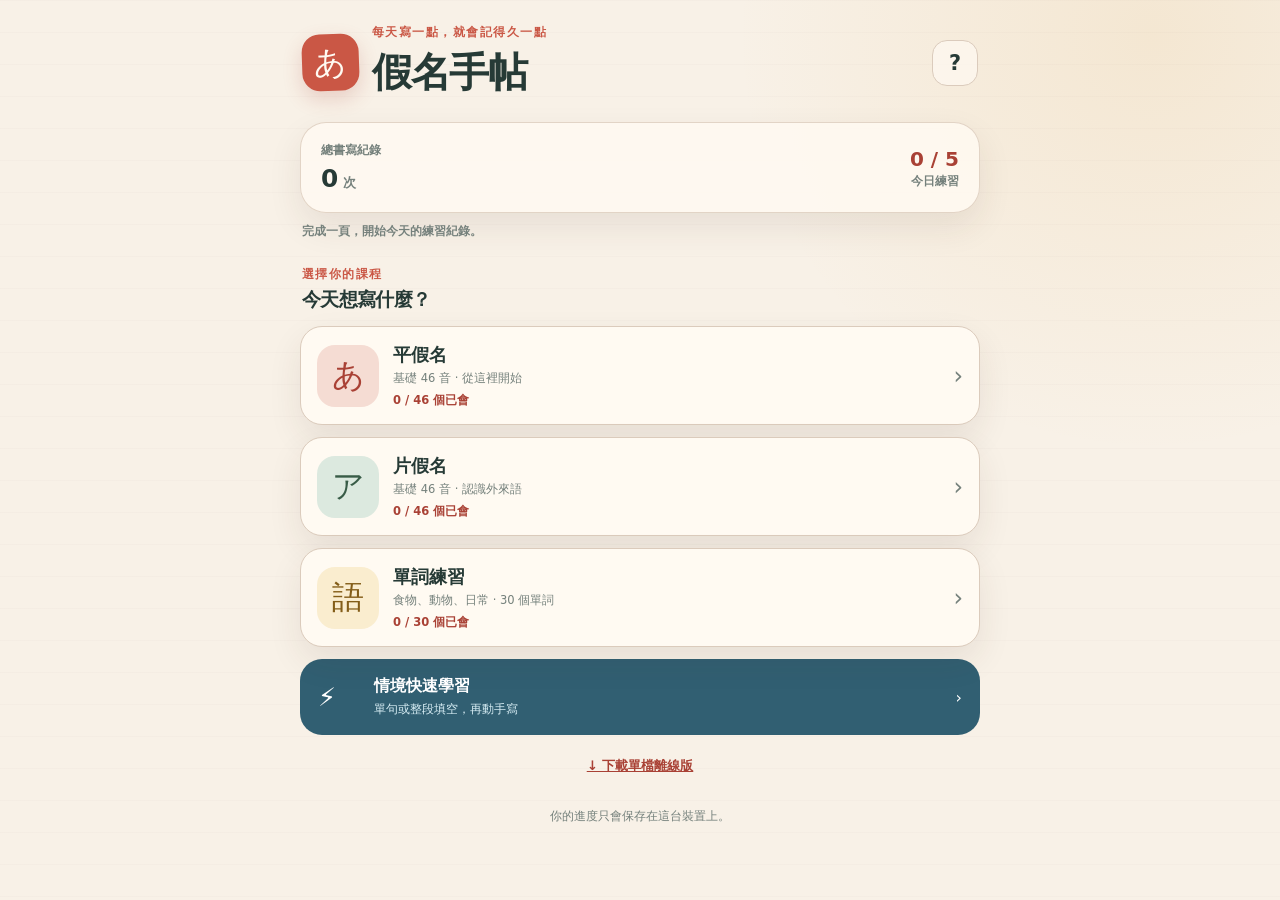
==== commit af62d7a0: "Add sentence and passage fill-in practice" ====
--- a/index.html
+++ b/index.html
@@ -11,7 +11,7 @@
     <link rel="manifest" href="manifest.webmanifest" />
     <link rel="icon" href="icons/icon.svg" type="image/svg+xml" />
     <link rel="apple-touch-icon" href="icons/icon.svg" />
-    <link rel="stylesheet" href="styles.css?v=7" />
+    <link rel="stylesheet" href="styles.css?v=8" />
     <title>假名手帖</title>
   </head>
   <body>
@@ -44,7 +44,7 @@
         <div id="course-list" class="course-list"></div>
         <button id="quick-open" class="quick-entry" type="button">
           <span aria-hidden="true">⚡</span>
-          <span><strong>情境快速學習</strong><small>看日文、打羅馬拼音、動手寫</small></span>
+          <span><strong>情境快速學習</strong><small>單句或整段填空，再動手寫</small></span>
           <span aria-hidden="true">›</span>
         </button>
         <a class="offline-download" href="offline.html" download="假名手帖-離線版.html">↓ 下載單檔離線版</a>
@@ -59,11 +59,15 @@
         </header>
         <p class="eyebrow">選一個地方，馬上開始</p>
         <h1 id="quick-title" class="catalog-title">今天要去哪裡？</h1>
-        <p class="catalog-description">每個情境 5 題：先輸入羅馬拼音，再親手寫一次。</p>
+        <p class="catalog-description">選一個情境，用羅馬拼音填上日文空格，再親手寫一次。</p>
+        <div class="quick-mode" role="group" aria-label="填空方式">
+          <button id="quick-mode-sentence" type="button" class="quick-mode__button is-active" aria-pressed="true">一句一句填</button>
+          <button id="quick-mode-passage" type="button" class="quick-mode__button" aria-pressed="false">整段一起填</button>
+        </div>
         <div id="scene-list" class="scene-list"></div>
       </section>
 
-      <section id="quick-play-view" class="view quick-play" hidden aria-labelledby="quick-word">
+      <section id="quick-play-view" class="view quick-play" hidden aria-labelledby="quick-scene-label">
         <header class="practice-nav">
           <button id="quick-play-back" class="icon-button" type="button" aria-label="返回情境選擇">←</button>
           <div><span id="quick-scene-name" class="practice-nav__mode">教室</span><span id="quick-position" class="practice-nav__position">1 / 5</span></div>
@@ -71,17 +75,17 @@
         </header>
         <div id="quick-stage" class="quick-stage">
           <p id="quick-scene-label" class="eyebrow">教室常用語</p>
-          <p id="quick-meaning" class="quick-meaning">老師</p>
-          <h1 id="quick-word" class="quick-word">せんせい</h1>
+          <p id="quick-instruction" class="quick-instruction">依照中文提示，用羅馬拼音填入空格。</p>
           <form id="quick-type-form" class="quick-type-form">
-            <label for="quick-answer">輸入羅馬拼音</label>
-            <div class="quick-type-row"><input id="quick-answer" type="text" inputmode="latin" autocomplete="off" autocapitalize="off" spellcheck="false" placeholder="例如 sensei" required /><button type="submit">確認</button></div>
-            <p id="quick-feedback" class="quick-feedback" role="status" aria-live="polite">看著日文，試著打出讀音。</p>
+            <div id="quick-prompts" class="quick-prompts"></div>
+            <button class="quick-check" type="submit">檢查答案</button>
+            <p id="quick-feedback" class="quick-feedback" role="status" aria-live="polite">填入空格後按「檢查答案」。</p>
             <button id="quick-reveal" class="quick-link" type="button">看答案並練習手寫</button>
           </form>
           <div id="quick-write-stage" class="quick-write-stage" hidden>
+            <p id="quick-full-sentence" class="quick-full-sentence"></p>
             <p id="quick-reading" class="quick-reading">sensei</p>
-            <p>照著上方日文寫一次；字形由你自己確認。</p>
+            <p>照著上方答案寫一次；字形由你自己確認。</p>
             <div class="quick-writing-square"><canvas id="quick-canvas" aria-label="手寫練習區"></canvas></div>
             <div class="quick-write-actions"><button id="quick-clear" class="secondary-action" type="button">清除重寫</button><button id="quick-next" class="primary-action" type="button" disabled>寫好了，下一題</button></div>
           </div>
@@ -198,6 +202,6 @@
     <div id="toast" class="toast" role="status" aria-live="polite"></div>
     <noscript>這個工具需要啟用 JavaScript 才能使用。</noscript>
     <script src="app.js?v=6" defer></script>
-    <script src="quick.js?v=1" defer></script>
+    <script src="quick.js?v=3" defer></script>
   </body>
 </html>
--- a/styles.css
+++ b/styles.css
@@ -1038,7 +1038,10 @@
 .quick-entry small { margin-top: 4px; color: #d7edf4; font-size: 0.75rem; }
 .offline-download { display: block; min-height: 44px; margin-top: 10px; padding: 12px; color: var(--accent-dark); text-align: center; font-size: 0.82rem; font-weight: 800; }
 
-.scene-list { display: grid; gap: 12px; margin-top: 23px; }
+.quick-mode { display: grid; grid-template-columns: 1fr 1fr; gap: 8px; margin-top: 20px; padding: 5px; border-radius: 17px; background: #e9e1d5; }
+.quick-mode__button { min-height: 46px; border: 0; border-radius: 13px; background: transparent; color: var(--muted); font: inherit; font-weight: 800; cursor: pointer; }
+.quick-mode__button.is-active { background: var(--card); color: var(--ink); box-shadow: 0 2px 9px rgba(38, 58, 54, .11); }
+.scene-list { display: grid; gap: 12px; margin-top: 16px; }
 .scene-card {
   display: grid;
   grid-template-columns: 56px 1fr auto;
@@ -1069,18 +1072,23 @@
   border-radius: 22px;
   background: var(--card);
 }
-.quick-meaning { color: var(--muted); font-size: 0.95rem; }
-.quick-word { margin: 7px 0 23px; font-family: var(--kana-font); font-size: clamp(2.6rem, 12vw, 4.2rem); font-weight: 400; overflow-wrap: anywhere; }
-.quick-type-form label { display: block; margin-bottom: 9px; font-weight: 800; }
-.quick-type-row { display: grid; grid-template-columns: 1fr 88px; gap: 8px; }
-.quick-type-row input { min-width: 0; min-height: 52px; padding: 0 12px; border: 1px solid var(--line); border-radius: 13px; background: #fff; color: var(--ink); font: inherit; }
-.quick-type-row button { min-height: 52px; border: 0; border-radius: 13px; background: var(--scene-color); color: #fff; font: inherit; font-weight: 800; cursor: pointer; }
+.quick-instruction { margin: 8px 0 17px; color: var(--muted); font-size: 0.86rem; }
+.quick-prompts { display: grid; gap: 16px; }
+.quick-prompts--passage { gap: 0; padding: 14px; border: 1px solid var(--line); border-radius: 15px; background: #fffdf8; }
+.quick-prompt__japanese { font-family: var(--kana-font); font-size: clamp(1.2rem, 5.3vw, 1.6rem); line-height: 2.4; overflow-wrap: anywhere; }
+.quick-prompt__japanese input { width: min(39vw, 140px); min-height: 48px; margin: 0 3px; padding: 4px 8px; border: 2px solid var(--scene-color); border-radius: 10px; background: #fff; color: var(--ink); font: 700 0.95rem system-ui, sans-serif; text-align: center; vertical-align: middle; }
+.quick-prompt__japanese input.is-wrong { border-color: var(--accent-dark); background: #fff3ef; }
+.quick-prompt__japanese input:disabled { color: var(--scene-color); background: var(--scene-soft); opacity: 1; }
+.quick-prompt__translation { margin-top: 2px; color: var(--muted); font-size: .81rem; }
+.quick-passage__translation { margin-top: 15px; padding-top: 12px; border-top: 1px solid var(--line); color: var(--muted); font-size: .81rem; line-height: 1.8; }
+.quick-check { width: 100%; min-height: 52px; margin-top: 22px; border: 0; border-radius: 13px; background: var(--scene-color); color: #fff; font: inherit; font-weight: 800; cursor: pointer; }
 .quick-feedback { min-height: 22px; margin-top: 11px; color: var(--muted); font-size: 0.82rem; }
 .quick-feedback--wrong { color: var(--accent-dark); }
 .quick-link { min-height: 44px; margin-top: 5px; padding: 0; border: 0; background: transparent; color: var(--scene-color); font: inherit; font-size: 0.82rem; font-weight: 800; cursor: pointer; }
 .quick-write-stage[hidden], .quick-type-form[hidden], .quick-stage[hidden], .quick-finish[hidden] { display: none; }
+.quick-full-sentence { font-family: var(--kana-font); font-size: clamp(1.3rem, 5.5vw, 1.75rem); line-height: 1.65; }
 .quick-reading { margin-bottom: 5px; color: var(--scene-color); font-size: 1.25rem; font-weight: 800; }
-.quick-write-stage > p:nth-child(2) { color: var(--muted); font-size: 0.82rem; }
+.quick-write-stage > p:nth-child(3) { color: var(--muted); font-size: 0.82rem; }
 .quick-writing-square { width: 100%; margin: 15px 0; border: 1px solid var(--line); border-radius: 15px; background: linear-gradient(90deg, transparent calc(50% - .5px), var(--line) 50%, transparent calc(50% + .5px)), linear-gradient(transparent calc(50% - .5px), var(--line) 50%, transparent calc(50% + .5px)), #fffdf8; overflow: hidden; }
 .quick-writing-square canvas { display: block; width: 100%; aspect-ratio: 1.55; touch-action: none; }
 .quick-write-actions { display: grid; grid-template-columns: 1fr 1.5fr; gap: 9px; }
